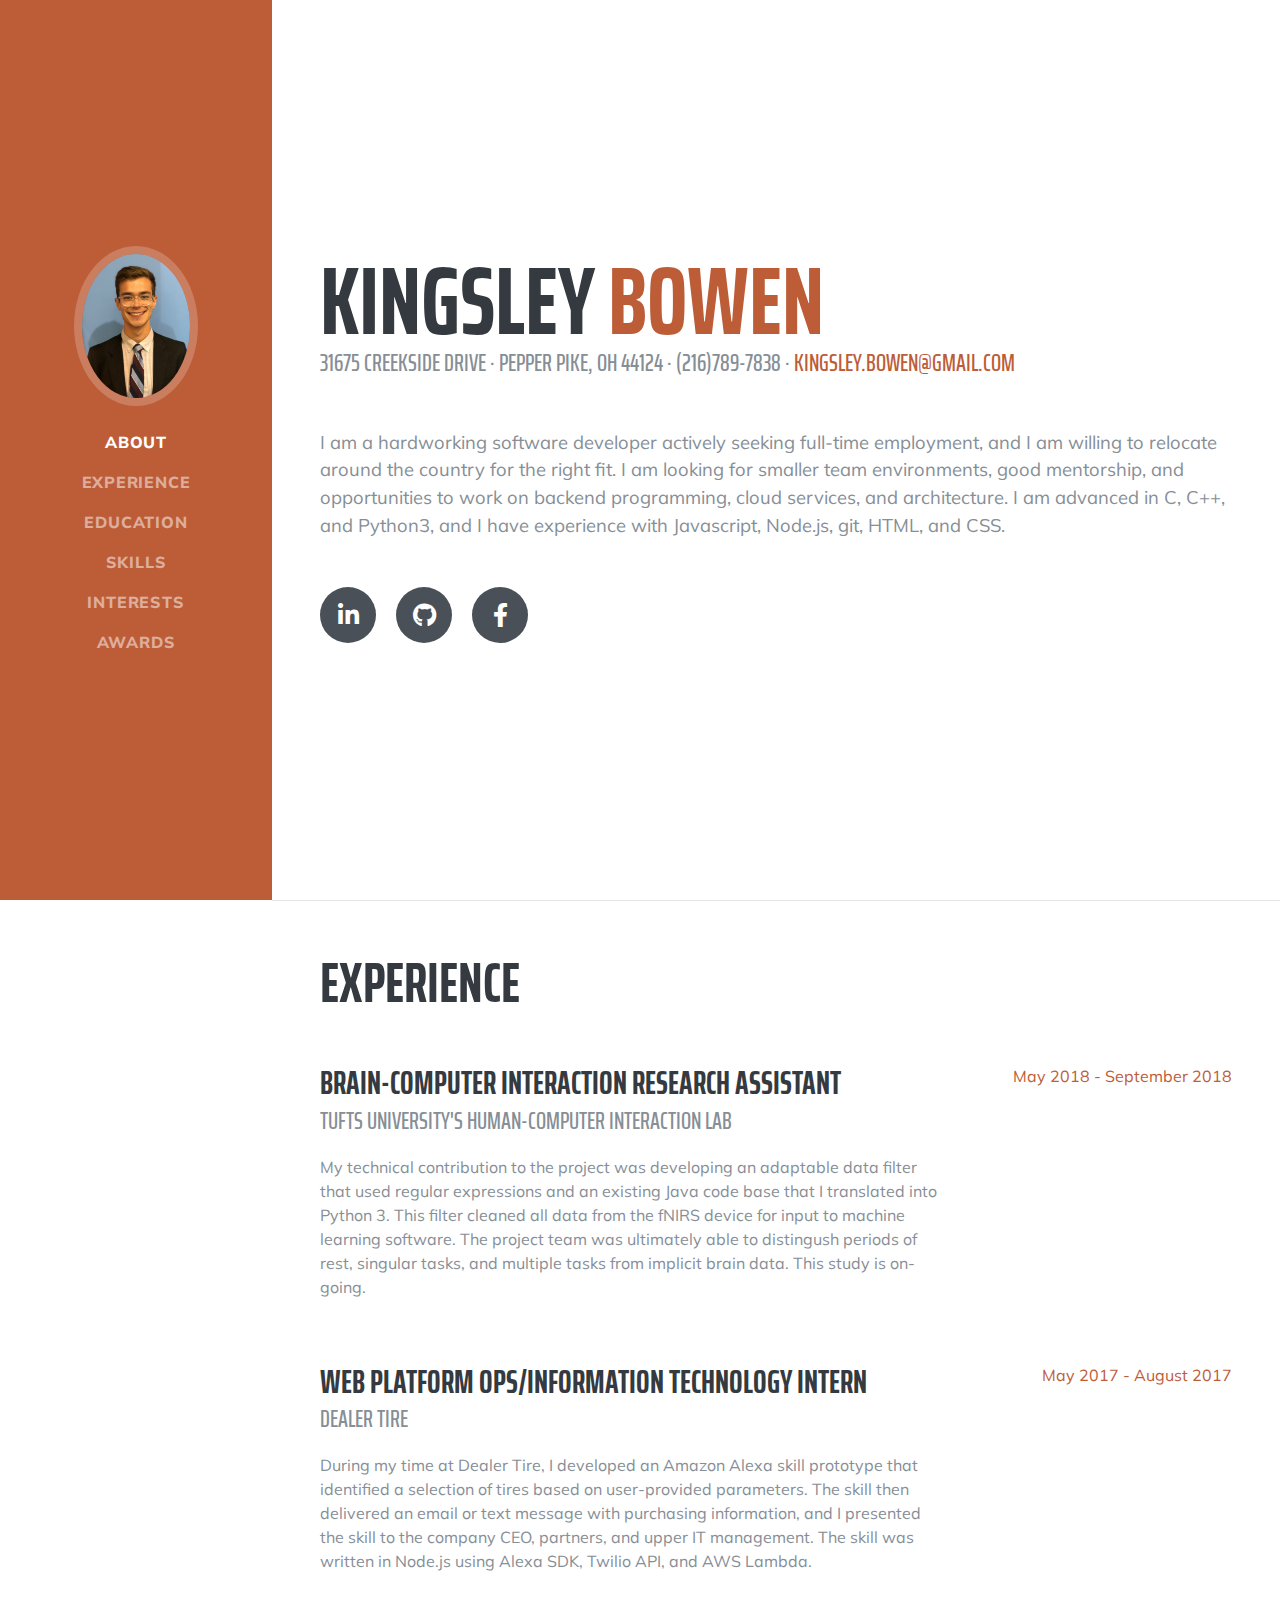
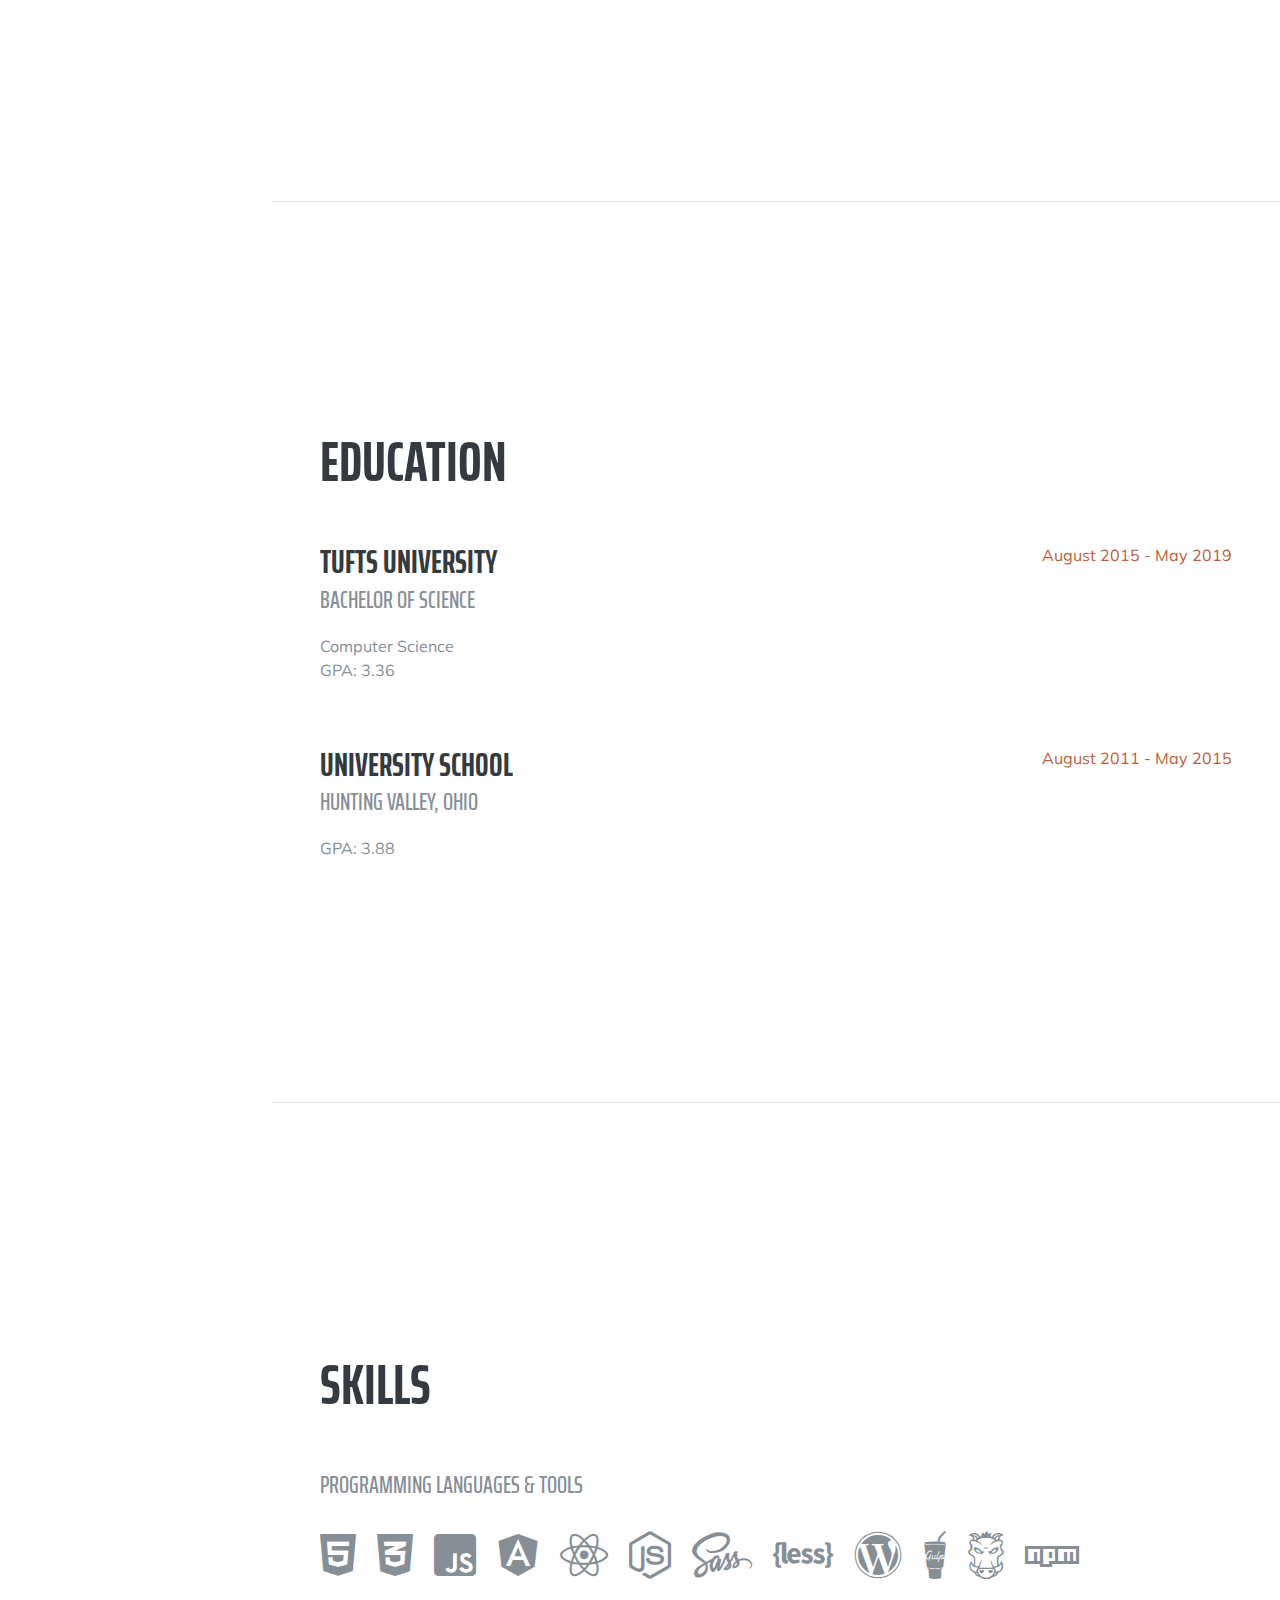
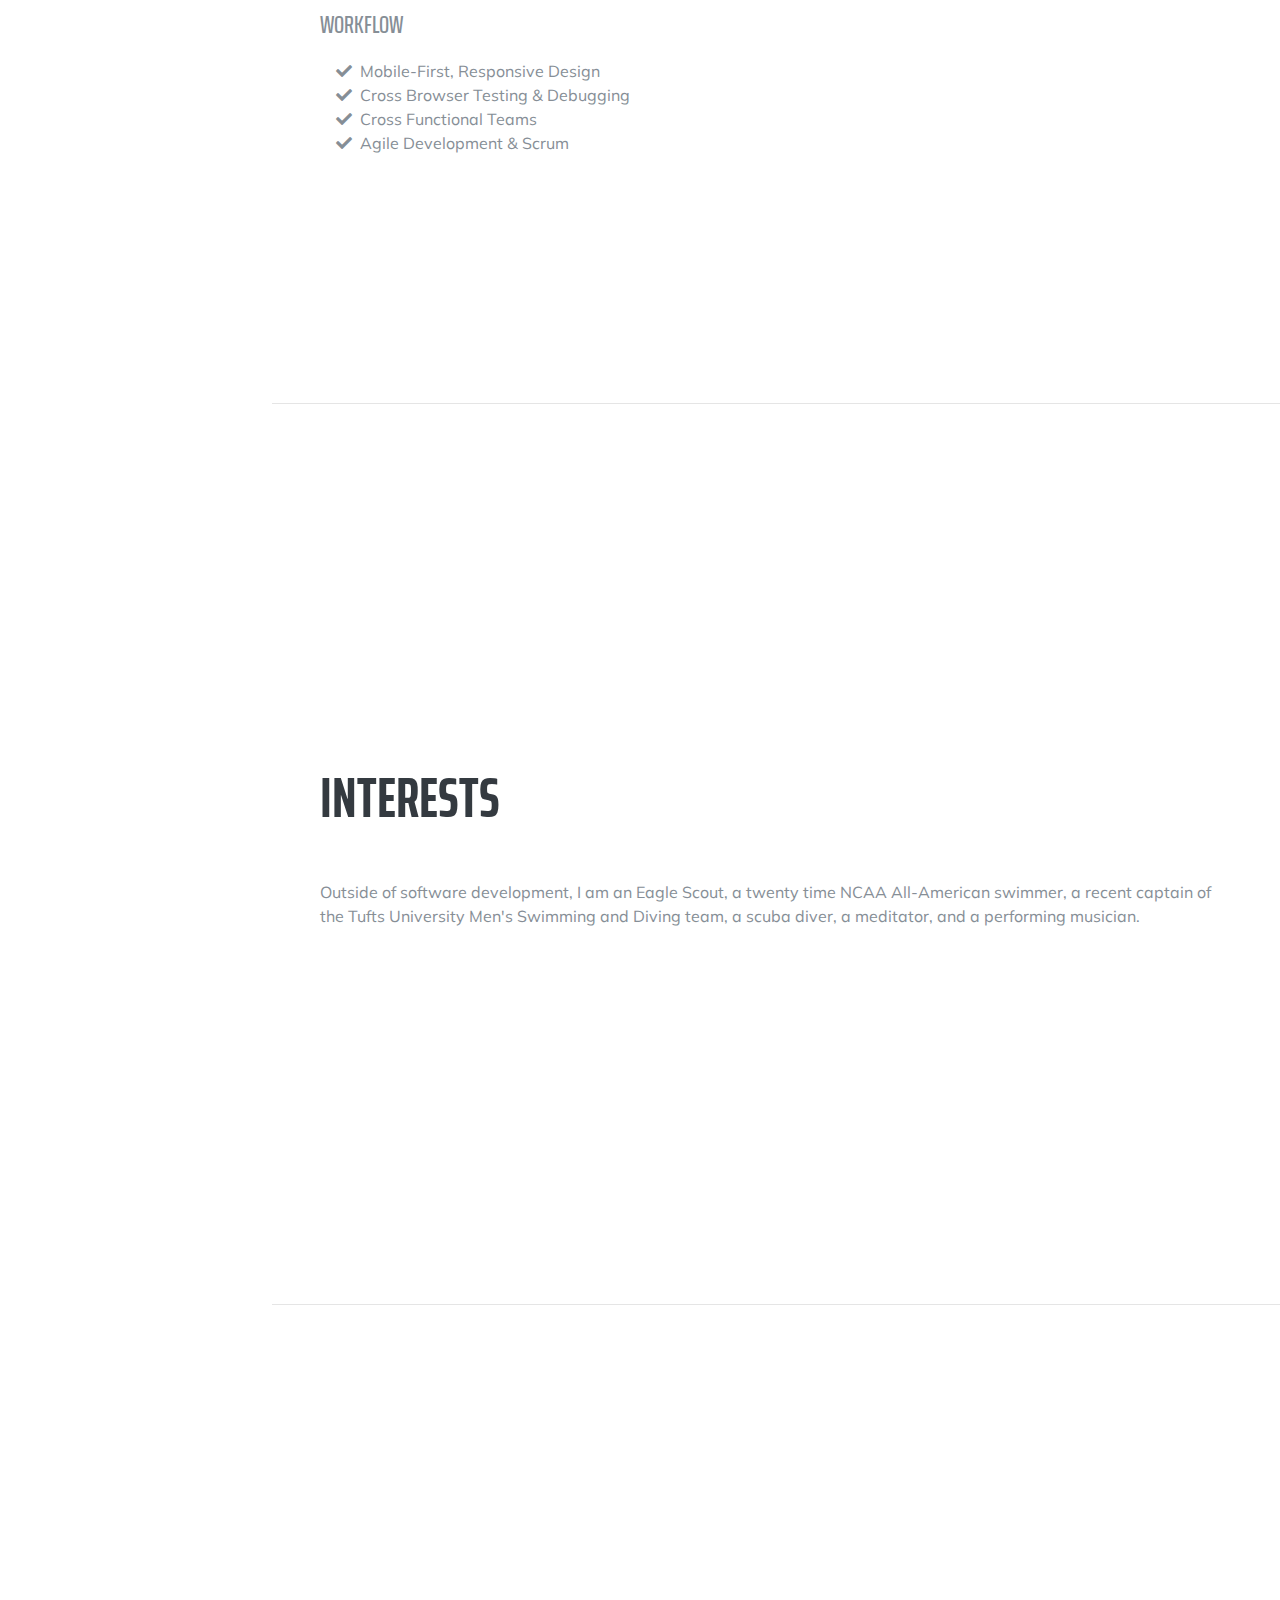
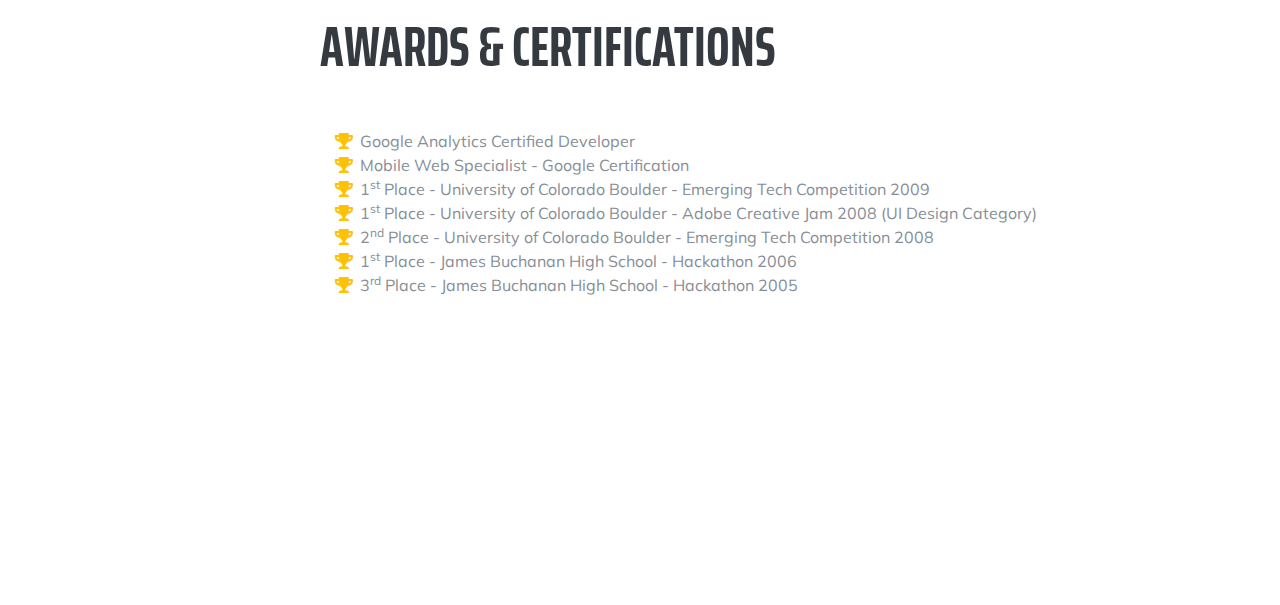
==== startbootstrap-resume-gh-pages/index.html @ 4429ee1c "index in subfolder, test" ====
<!DOCTYPE html>
<html lang="en">

<head>

  <meta charset="utf-8">
  <meta name="viewport" content="width=device-width, initial-scale=1, shrink-to-fit=no">
  <meta name="description" content="">
  <meta name="author" content="">

  <title>Kingsley Bowen</title>

  <!-- Bootstrap core CSS -->
  <link href="vendor/bootstrap/css/bootstrap.min.css" rel="stylesheet">

  <!-- Custom fonts for this template -->
  <link href="https://fonts.googleapis.com/css?family=Saira+Extra+Condensed:500,700" rel="stylesheet">
  <link href="https://fonts.googleapis.com/css?family=Muli:400,400i,800,800i" rel="stylesheet">
  <link href="vendor/fontawesome-free/css/all.min.css" rel="stylesheet">

  <!-- Custom styles for this template -->
  <link href="css/resume.min.css" rel="stylesheet">

</head>

<body id="page-top">

  <nav class="navbar navbar-expand-lg navbar-dark bg-primary fixed-top" id="sideNav">
    <a class="navbar-brand js-scroll-trigger" href="#page-top">
      <span class="d-block d-lg-none">Kingsley Bowen</span>
      <span class="d-none d-lg-block">
        <img class="img-fluid img-profile rounded-circle mx-auto mb-2" src="../kingsleypicture.jpg" alt="">
      </span>
    </a>
    <button class="navbar-toggler" type="button" data-toggle="collapse" data-target="#navbarSupportedContent" aria-controls="navbarSupportedContent" aria-expanded="false" aria-label="Toggle navigation">
      <span class="navbar-toggler-icon"></span>
    </button>
    <div class="collapse navbar-collapse" id="navbarSupportedContent">
      <ul class="navbar-nav">
        <li class="nav-item">
          <a class="nav-link js-scroll-trigger" href="#about">About</a>
        </li>
        <li class="nav-item">
          <a class="nav-link js-scroll-trigger" href="#experience">Experience</a>
        </li>
        <li class="nav-item">
          <a class="nav-link js-scroll-trigger" href="#education">Education</a>
        </li>
        <li class="nav-item">
          <a class="nav-link js-scroll-trigger" href="#skills">Skills</a>
        </li>
        <li class="nav-item">
          <a class="nav-link js-scroll-trigger" href="#interests">Interests</a>
        </li>
        <li class="nav-item">
          <a class="nav-link js-scroll-trigger" href="#awards">Awards</a>
        </li>
      </ul>
    </div>
  </nav>

  <div class="container-fluid p-0">

    <section class="resume-section p-3 p-lg-5 d-flex align-items-center" id="about">
      <div class="w-100">
        <h1 class="mb-0">Kingsley
          <span class="text-primary">Bowen</span>
        </h1>
        <div class="subheading mb-5">31675 Creekside Drive · Pepper Pike, OH 44124 · (216)789-7838 ·
          <a href="mailto:name@email.com">kingsley.bowen@gmail.com</a>
        </div>
        <p class="lead mb-5"> I am a hardworking software developer actively seeking full-time employment, and I am willing to relocate around the country for the right fit. I am looking for smaller team environments, good mentorship, and opportunities to work on backend programming, cloud services, and architecture. I am advanced in C, C++, and Python3, and I have experience with Javascript, Node.js, git, HTML, and CSS. </p>
        <div class="social-icons">
          <a href="https://www.linkedin.com/in/kingsleybowen/">
            <i class="fab fa-linkedin-in"></i>
          </a>
          <a href="https://github.com/Kingsleydb">
            <i class="fab fa-github"></i>
          </a>
          <a href="https://www.facebook.com/kingsley.bowen.1">
            <i class="fab fa-facebook-f"></i>
          </a>
        </div>
      </div>
    </section>

    <hr class="m-0">

    <section class="resume-section p-3 p-lg-5 d-flex justify-content-center" id="experience">
      <div class="w-100">
        <h2 class="mb-5">Experience</h2>

        <div class="resume-item d-flex flex-column flex-md-row justify-content-between mb-5">
          <div class="resume-content">
            <h3 class="mb-0">Brain-Computer Interaction Research Assistant</h3>
            <div class="subheading mb-3">Tufts University's Human-Computer Interaction Lab</div>
            <p> My technical contribution to the project was developing an adaptable data filter that used regular expressions and an existing Java code base that I translated into Python 3. This filter cleaned all data from the fNIRS device for input to machine learning software. The project team was ultimately able to distingush periods of rest, singular tasks, and multiple tasks from implicit brain data. This study is on-going. </p>
          </div>
          <div class="resume-date text-md-right">
            <span class="text-primary">May 2018 - September 2018</span>
          </div>
        </div>

        <div class="resume-item d-flex flex-column flex-md-row justify-content-between mb-5">
          <div class="resume-content">
            <h3 class="mb-0">Web Platform Ops/Information Technology Intern</h3>
            <div class="subheading mb-3">Dealer Tire</div>
            <p> During my time at Dealer Tire, I developed an Amazon Alexa skill prototype that identified a selection of tires based on user-provided parameters. The skill then delivered an email or text message with purchasing information, and I presented the skill to the company CEO, partners, and upper IT management. The skill was written in Node.js using Alexa SDK, Twilio API, and AWS Lambda. </p>
          </div>
          <div class="resume-date text-md-right">
            <span class="text-primary">May 2017 - August 2017</span>
          </div>
        </div>
      </div>

    </section>

    <hr class="m-0">

    <section class="resume-section p-3 p-lg-5 d-flex align-items-center" id="education">
      <div class="w-100">
        <h2 class="mb-5">Education</h2>

        <div class="resume-item d-flex flex-column flex-md-row justify-content-between mb-5">
          <div class="resume-content">
            <h3 class="mb-0">Tufts University</h3>
            <div class="subheading mb-3">Bachelor of Science</div>
            <div>Computer Science</div>
            <p>GPA: 3.36</p>
          </div>
          <div class="resume-date text-md-right">
            <span class="text-primary">August 2015 - May 2019</span>
          </div>
        </div>

        <div class="resume-item d-flex flex-column flex-md-row justify-content-between">
          <div class="resume-content">
            <h3 class="mb-0">University School</h3>
            <div class="subheading mb-3">Hunting Valley, Ohio</div>
            <p>GPA: 3.88</p>
          </div>
          <div class="resume-date text-md-right">
            <span class="text-primary">August 2011 - May 2015</span>
          </div>
        </div>

      </div>
    </section>

    <hr class="m-0">

    <section class="resume-section p-3 p-lg-5 d-flex align-items-center" id="skills">
      <div class="w-100">
        <h2 class="mb-5">Skills</h2>

        <div class="subheading mb-3">Programming Languages &amp; Tools</div>
        <ul class="list-inline dev-icons">
          <li class="list-inline-item">
            <i class="fab fa-html5"></i>
          </li>
          <li class="list-inline-item">
            <i class="fab fa-css3-alt"></i>
          </li>
          <li class="list-inline-item">
            <i class="fab fa-js-square"></i>
          </li>
          <li class="list-inline-item">
            <i class="fab fa-angular"></i>
          </li>
          <li class="list-inline-item">
            <i class="fab fa-react"></i>
          </li>
          <li class="list-inline-item">
            <i class="fab fa-node-js"></i>
          </li>
          <li class="list-inline-item">
            <i class="fab fa-sass"></i>
          </li>
          <li class="list-inline-item">
            <i class="fab fa-less"></i>
          </li>
          <li class="list-inline-item">
            <i class="fab fa-wordpress"></i>
          </li>
          <li class="list-inline-item">
            <i class="fab fa-gulp"></i>
          </li>
          <li class="list-inline-item">
            <i class="fab fa-grunt"></i>
          </li>
          <li class="list-inline-item">
            <i class="fab fa-npm"></i>
          </li>
        </ul>

        <div class="subheading mb-3">Workflow</div>
        <ul class="fa-ul mb-0">
          <li>
            <i class="fa-li fa fa-check"></i>
            Mobile-First, Responsive Design</li>
          <li>
            <i class="fa-li fa fa-check"></i>
            Cross Browser Testing &amp; Debugging</li>
          <li>
            <i class="fa-li fa fa-check"></i>
            Cross Functional Teams</li>
          <li>
            <i class="fa-li fa fa-check"></i>
            Agile Development &amp; Scrum</li>
        </ul>
      </div>
    </section>

    <hr class="m-0">

    <section class="resume-section p-3 p-lg-5 d-flex align-items-center" id="interests">
      <div class="w-100">
        <h2 class="mb-5">Interests</h2>
        <p> Outside of software development, I am an Eagle Scout, a twenty time NCAA All-American swimmer, a recent captain of the Tufts University Men's Swimming and Diving team, a scuba diver, a meditator, and a performing musician.</p>
      </div>
    </section>

    <hr class="m-0">

    <section class="resume-section p-3 p-lg-5 d-flex align-items-center" id="awards">
      <div class="w-100">
        <h2 class="mb-5">Awards &amp; Certifications</h2>
        <ul class="fa-ul mb-0">
          <li>
            <i class="fa-li fa fa-trophy text-warning"></i>
            Google Analytics Certified Developer</li>
          <li>
            <i class="fa-li fa fa-trophy text-warning"></i>
            Mobile Web Specialist - Google Certification</li>
          <li>
            <i class="fa-li fa fa-trophy text-warning"></i>
            1<sup>st</sup>
            Place - University of Colorado Boulder - Emerging Tech Competition 2009</li>
          <li>
            <i class="fa-li fa fa-trophy text-warning"></i>
            1<sup>st</sup>
            Place - University of Colorado Boulder - Adobe Creative Jam 2008 (UI Design Category)</li>
          <li>
            <i class="fa-li fa fa-trophy text-warning"></i>
            2<sup>nd</sup>
            Place - University of Colorado Boulder - Emerging Tech Competition 2008</li>
          <li>
            <i class="fa-li fa fa-trophy text-warning"></i>
            1<sup>st</sup>
            Place - James Buchanan High School - Hackathon 2006</li>
          <li>
            <i class="fa-li fa fa-trophy text-warning"></i>
            3<sup>rd</sup>
            Place - James Buchanan High School - Hackathon 2005</li>
        </ul>
      </div>
    </section>

  </div>

  <!-- Bootstrap core JavaScript -->
  <script src="vendor/jquery/jquery.min.js"></script>
  <script src="vendor/bootstrap/js/bootstrap.bundle.min.js"></script>

  <!-- Plugin JavaScript -->
  <script src="vendor/jquery-easing/jquery.easing.min.js"></script>

  <!-- Custom scripts for this template -->
  <script src="js/resume.min.js"></script>

</body>

</html>
---- startbootstrap-resume-gh-pages/css/resume.min.css ----
/*!
 * Start Bootstrap - Resume v5.0.7 (https://startbootstrap.com/template-overviews/resume)
 * Copyright 2013-2019 Start Bootstrap
 * Licensed under MIT (https://github.com/BlackrockDigital/startbootstrap-resume/blob/master/LICENSE)
 */body{font-family:Muli,-apple-system,BlinkMacSystemFont,'Segoe UI',Roboto,'Helvetica Neue',Arial,sans-serif,'Apple Color Emoji','Segoe UI Emoji','Segoe UI Symbol','Noto Color Emoji';padding-top:54px;color:#868e96}@media (min-width:992px){body{padding-top:0;padding-left:17rem}}h1,h2,h3,h4,h5,h6{font-family:'Saira Extra Condensed',-apple-system,BlinkMacSystemFont,'Segoe UI',Roboto,'Helvetica Neue',Arial,sans-serif,'Apple Color Emoji','Segoe UI Emoji','Segoe UI Symbol','Noto Color Emoji';font-weight:700;text-transform:uppercase;color:#343a40}h1{font-size:6rem;line-height:5.5rem}h2{font-size:3.5rem}h3{font-size:2rem}p.lead{font-size:1.15rem;font-weight:400}.subheading{text-transform:uppercase;font-weight:500;font-family:'Saira Extra Condensed',-apple-system,BlinkMacSystemFont,'Segoe UI',Roboto,'Helvetica Neue',Arial,sans-serif,'Apple Color Emoji','Segoe UI Emoji','Segoe UI Symbol','Noto Color Emoji';font-size:1.5rem}.social-icons a{display:inline-block;height:3.5rem;width:3.5rem;background-color:#495057;color:#fff!important;border-radius:100%;text-align:center;font-size:1.5rem;line-height:3.5rem;margin-right:1rem}.social-icons a:last-child{margin-right:0}.social-icons a:hover{background-color:#bd5d38}.dev-icons{font-size:3rem}.dev-icons .list-inline-item i:hover{color:#bd5d38}#sideNav .navbar-nav .nav-item .nav-link{font-weight:800;letter-spacing:.05rem;text-transform:uppercase}#sideNav .navbar-toggler:focus{outline-color:#d48a6e}@media (min-width:992px){#sideNav{text-align:center;position:fixed;top:0;left:0;display:-webkit-box;display:-ms-flexbox;display:flex;-webkit-box-orient:vertical;-webkit-box-direction:normal;-ms-flex-direction:column;flex-direction:column;width:17rem;height:100vh}#sideNav .navbar-brand{display:-webkit-box;display:-ms-flexbox;display:flex;margin:auto auto 0;padding:.5rem}#sideNav .navbar-brand .img-profile{max-width:10rem;max-height:10rem;border:.5rem solid rgba(255,255,255,.2)}#sideNav .navbar-collapse{display:-webkit-box;display:-ms-flexbox;display:flex;-webkit-box-align:start;-ms-flex-align:start;align-items:flex-start;-webkit-box-flex:0;-ms-flex-positive:0;flex-grow:0;width:100%;margin-bottom:auto}#sideNav .navbar-collapse .navbar-nav{-webkit-box-orient:vertical;-webkit-box-direction:normal;-ms-flex-direction:column;flex-direction:column;width:100%}#sideNav .navbar-collapse .navbar-nav .nav-item{display:block}#sideNav .navbar-collapse .navbar-nav .nav-item .nav-link{display:block}}section.resume-section{padding-top:5rem!important;padding-bottom:5rem!important;max-width:75rem}section.resume-section .resume-item .resume-date{min-width:none}@media (min-width:768px){section.resume-section{min-height:100vh}section.resume-section .resume-item .resume-date{min-width:18rem}}@media (min-width:992px){section.resume-section{padding-top:3rem!important;padding-bottom:3rem!important}}.bg-primary{background-color:#bd5d38!important}.text-primary{color:#bd5d38!important}a{color:#bd5d38}a:active,a:focus,a:hover{color:#824027}
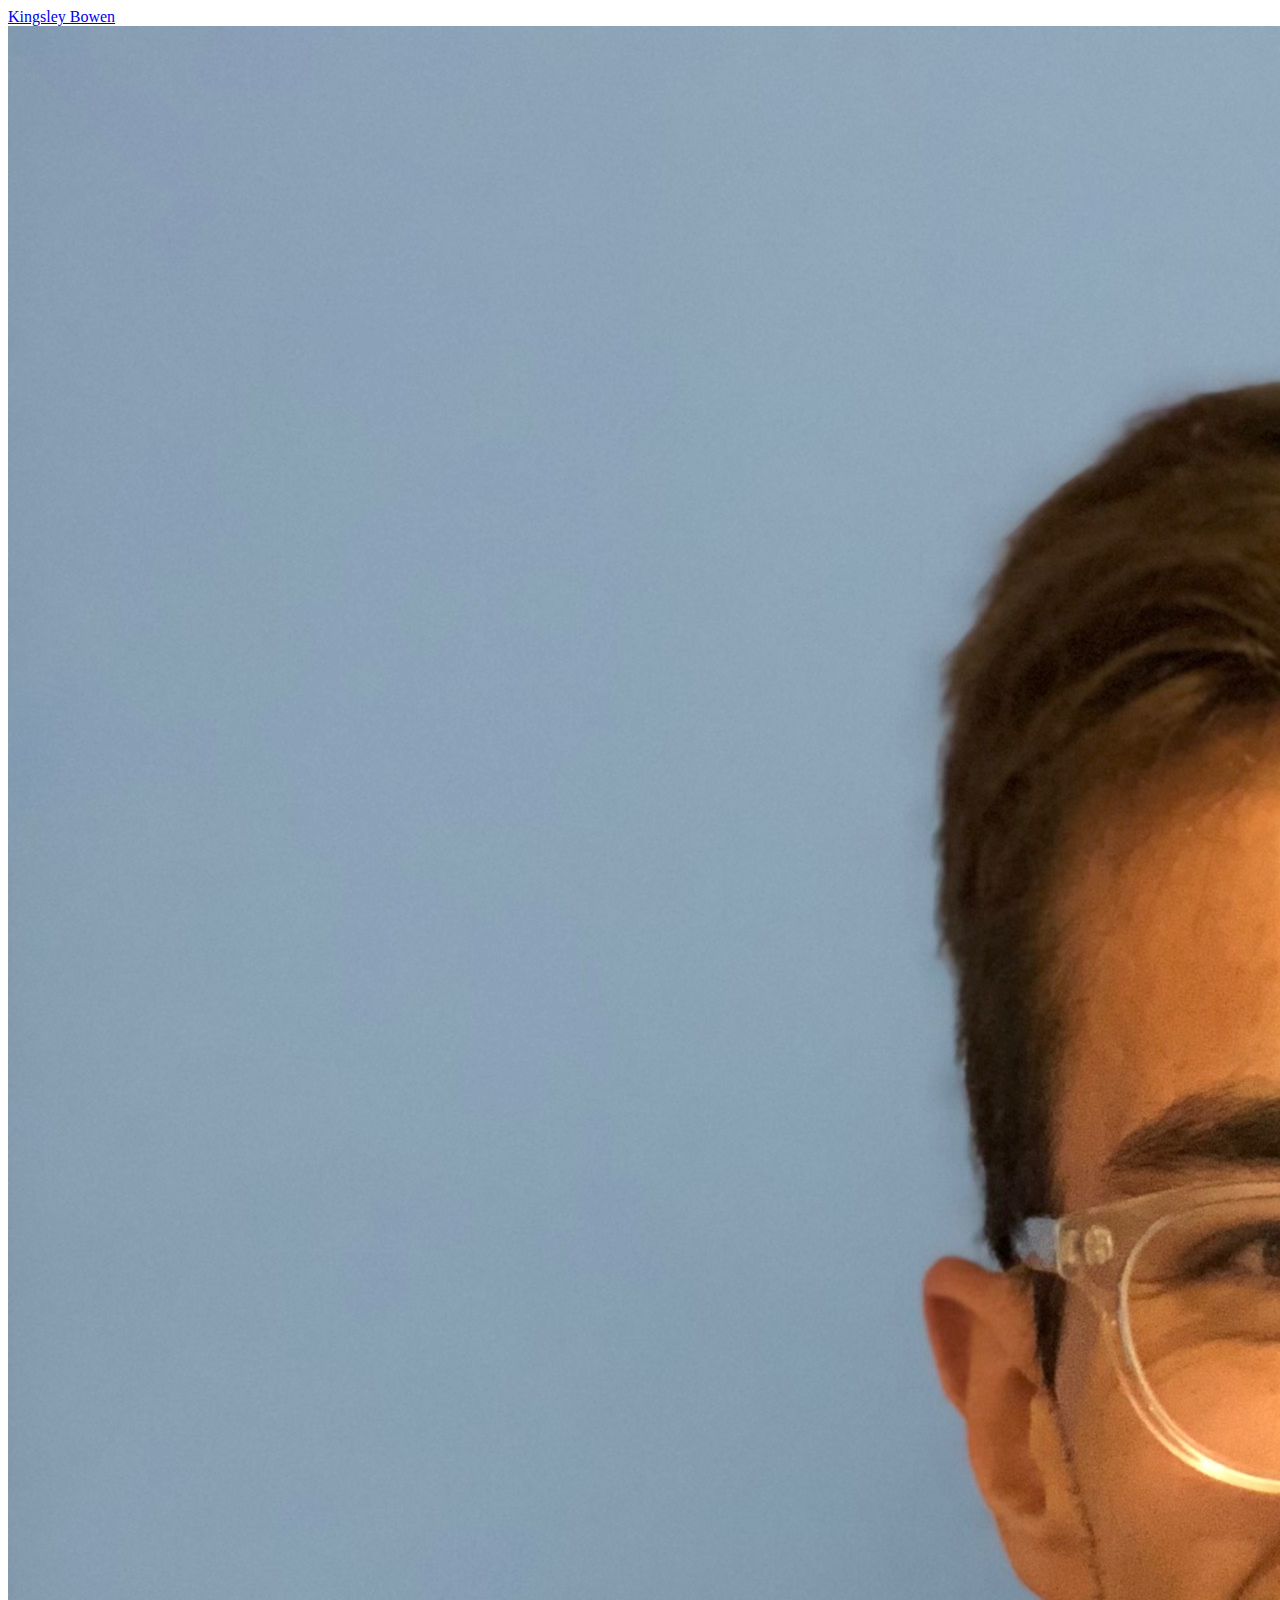
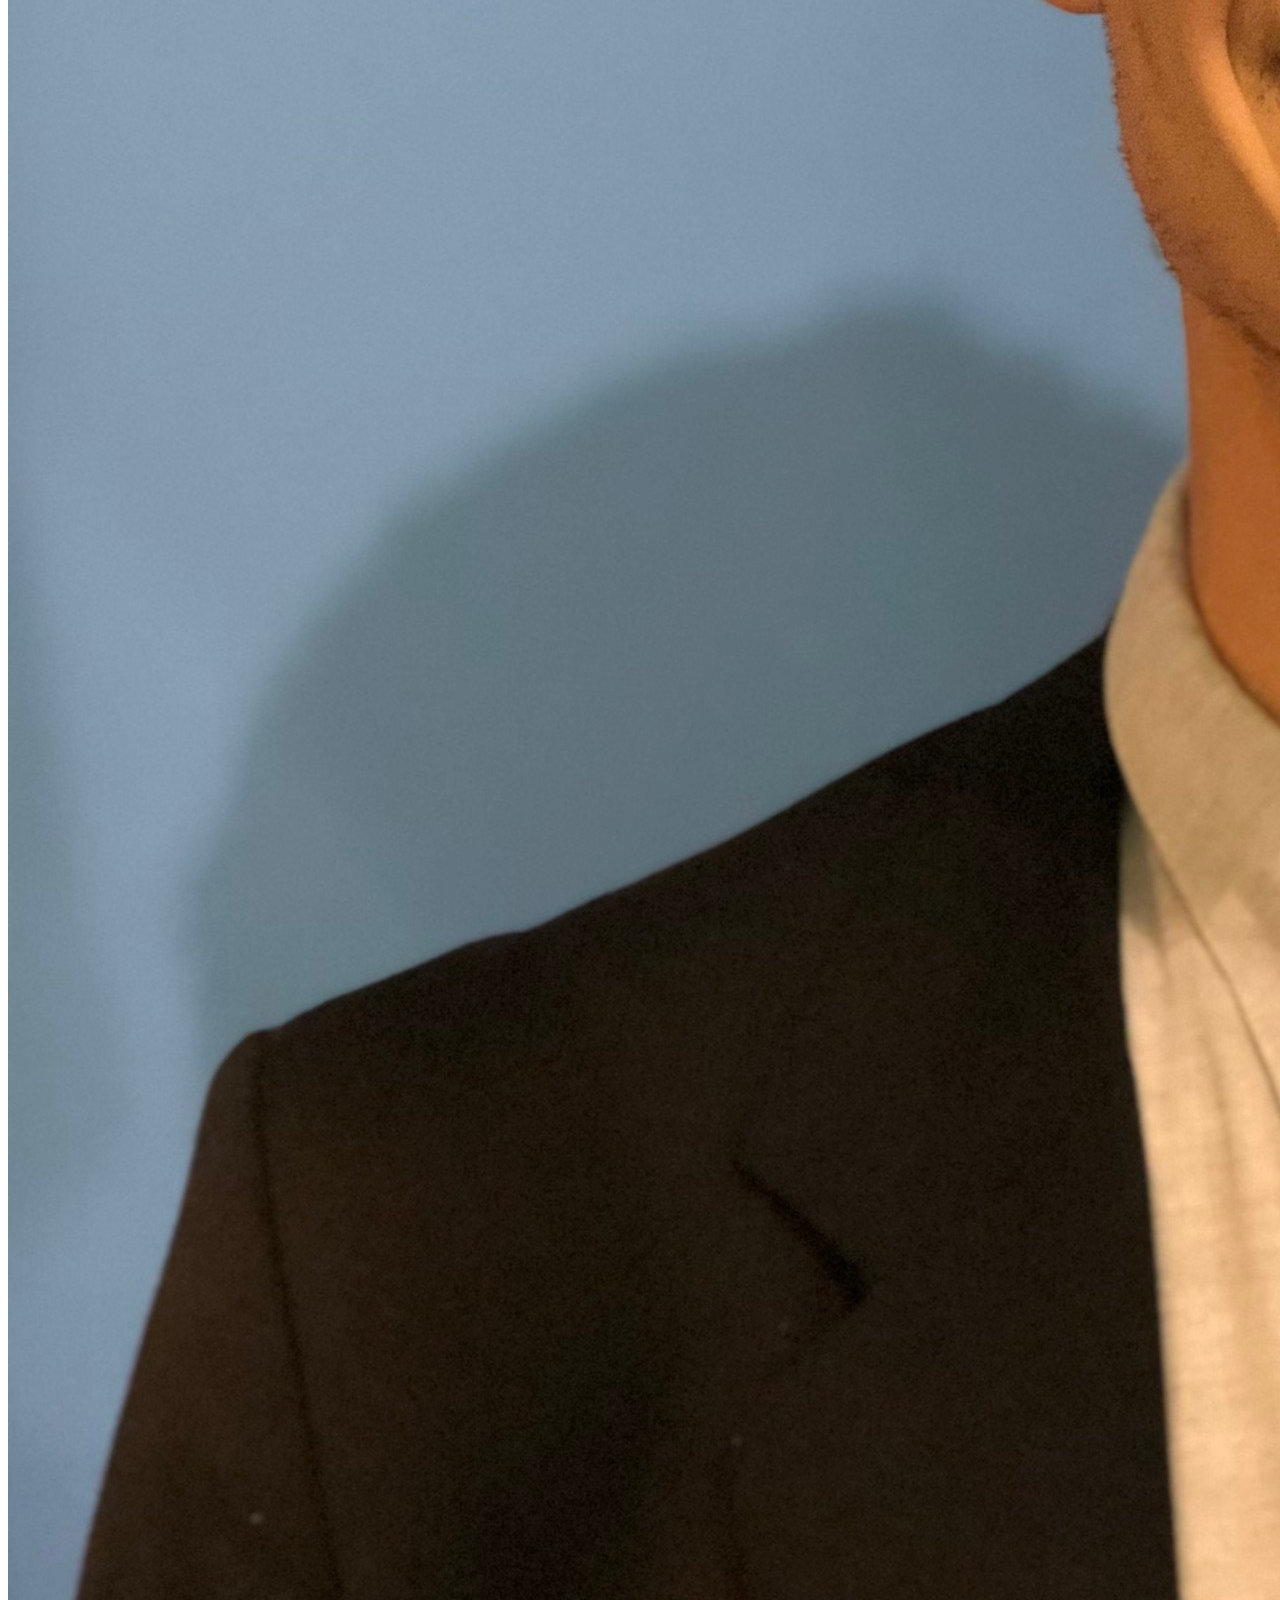
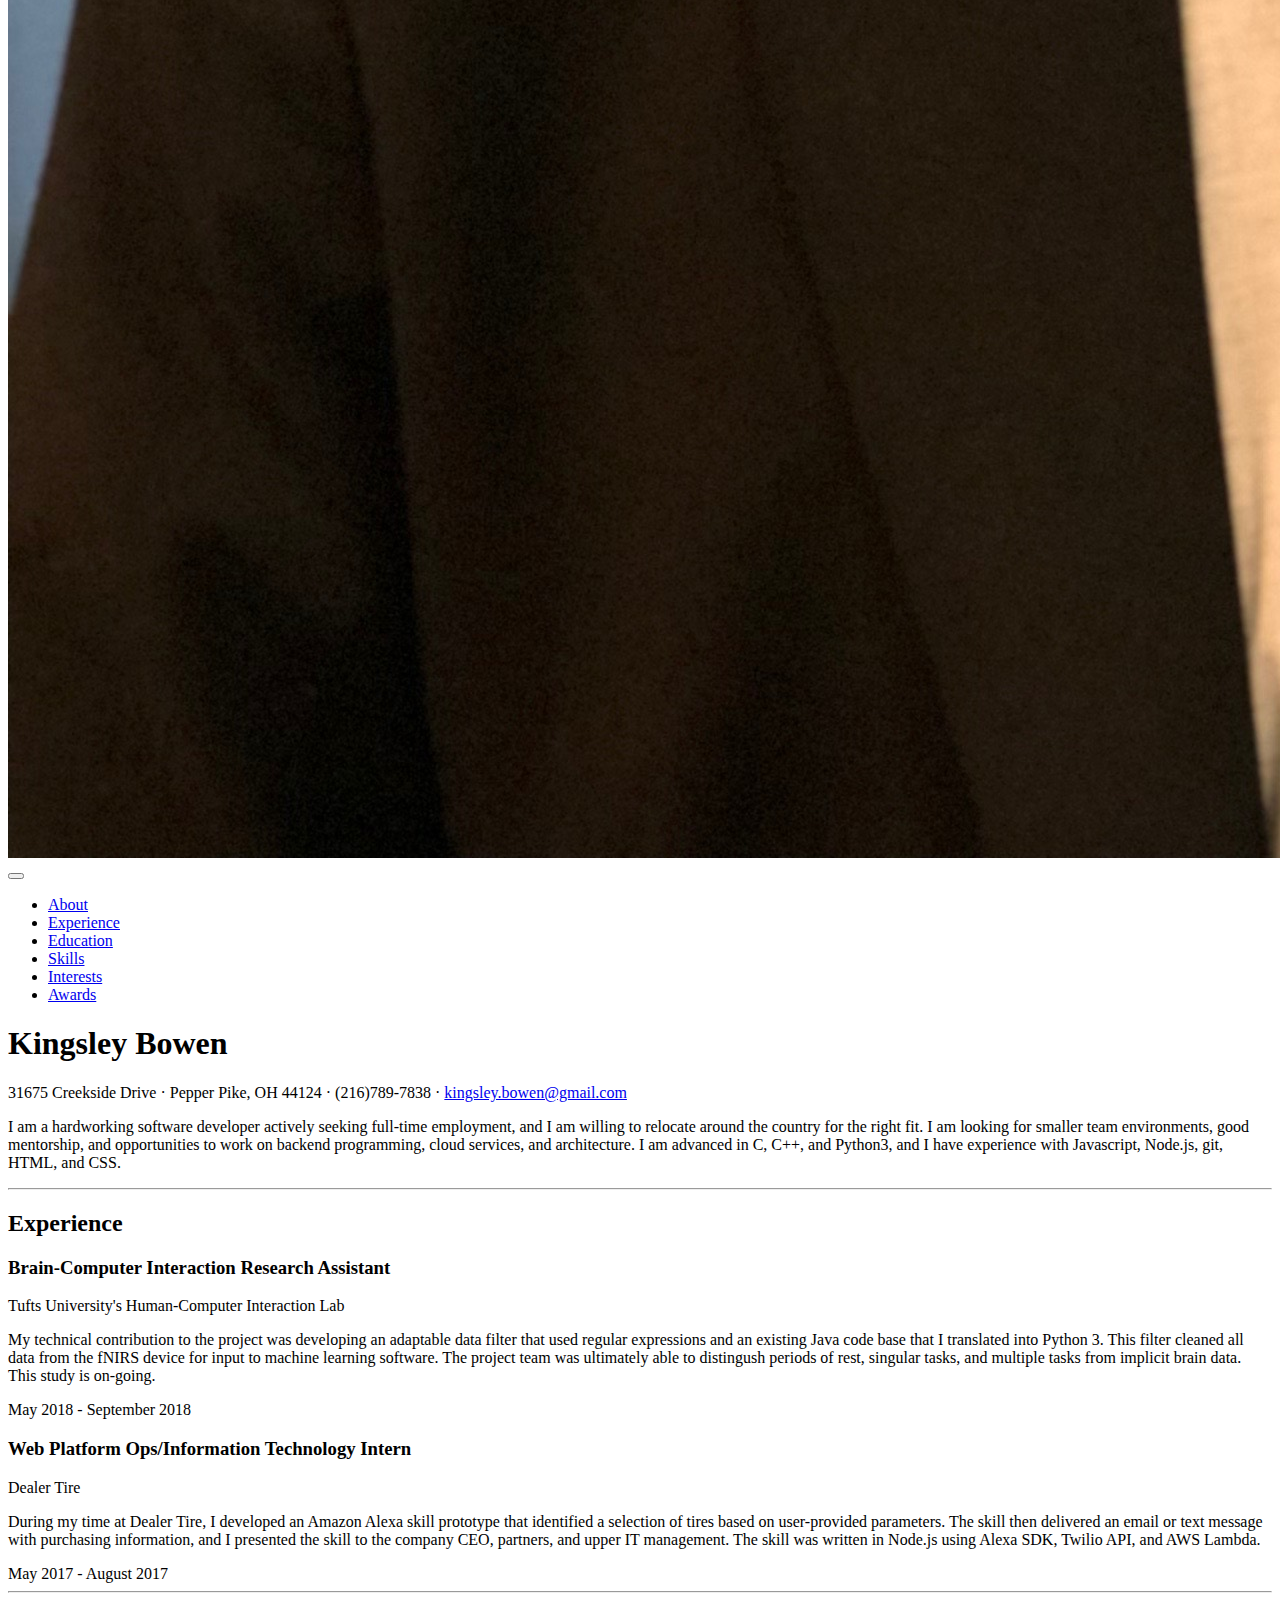
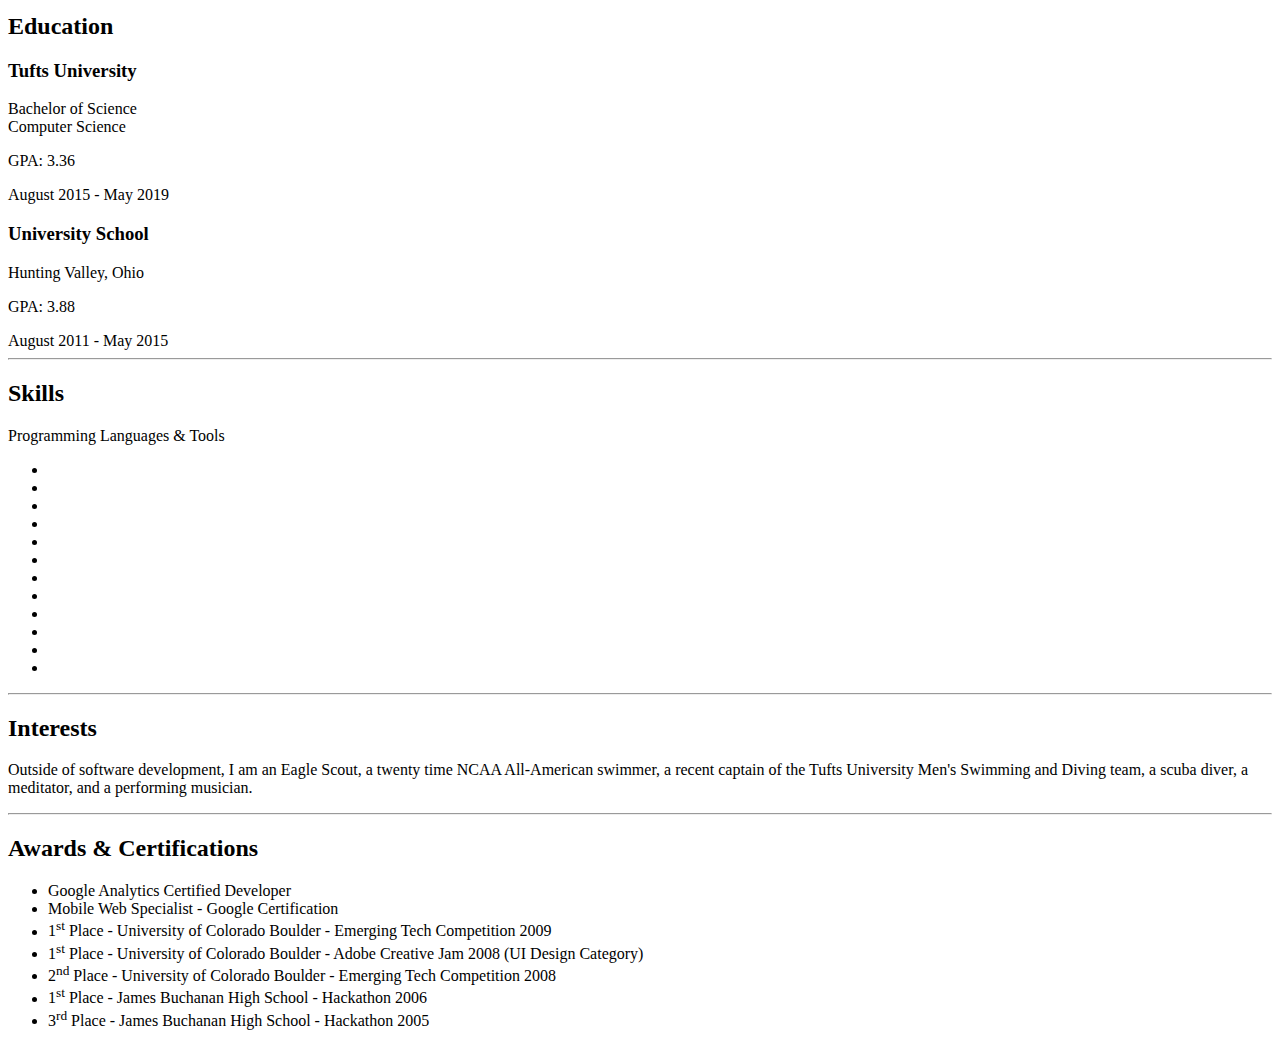
==== commit 0f63a230: "folder restructure" ====
--- a/startbootstrap-resume-gh-pages/index.html
+++ b/startbootstrap-resume-gh-pages/index.html
@@ -193,21 +193,6 @@
           </li>
         </ul>
 
-        <div class="subheading mb-3">Workflow</div>
-        <ul class="fa-ul mb-0">
-          <li>
-            <i class="fa-li fa fa-check"></i>
-            Mobile-First, Responsive Design</li>
-          <li>
-            <i class="fa-li fa fa-check"></i>
-            Cross Browser Testing &amp; Debugging</li>
-          <li>
-            <i class="fa-li fa fa-check"></i>
-            Cross Functional Teams</li>
-          <li>
-            <i class="fa-li fa fa-check"></i>
-            Agile Development &amp; Scrum</li>
-        </ul>
       </div>
     </section>
 
